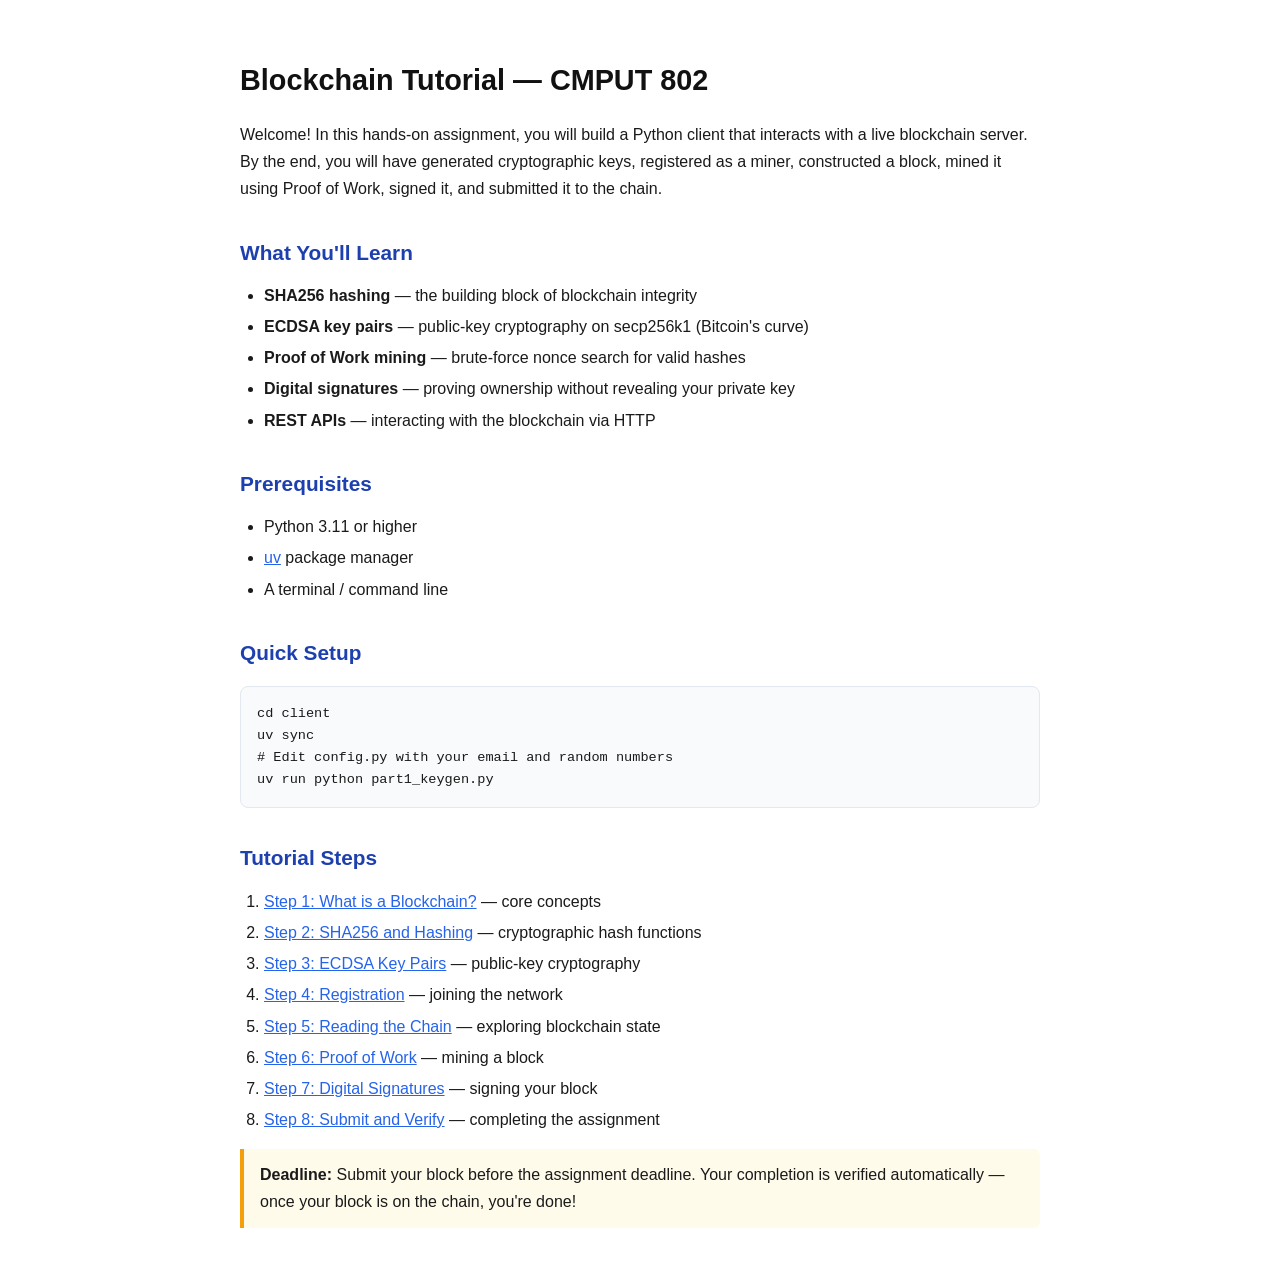
==== tutorial/index.html @ 00e2d882 "feat: blockchain tutorial assignment for MM802 W26 Server (FastAPI): REST API with PoW validation, E" ====
<!DOCTYPE html>
<html lang="en">
<head>
    <meta charset="UTF-8">
    <meta name="viewport" content="width=device-width, initial-scale=1.0">
    <title>Blockchain Tutorial — CMPUT 802</title>
    <link rel="stylesheet" href="css/style.css">
</head>
<body>
    <main>
        <h1>Blockchain Tutorial — CMPUT 802</h1>

        <p>Welcome! In this hands-on assignment, you will build a Python client that interacts with a live blockchain server. By the end, you will have generated cryptographic keys, registered as a miner, constructed a block, mined it using Proof of Work, signed it, and submitted it to the chain.</p>

        <h2>What You'll Learn</h2>
        <ul>
            <li><strong>SHA256 hashing</strong> — the building block of blockchain integrity</li>
            <li><strong>ECDSA key pairs</strong> — public-key cryptography on secp256k1 (Bitcoin's curve)</li>
            <li><strong>Proof of Work mining</strong> — brute-force nonce search for valid hashes</li>
            <li><strong>Digital signatures</strong> — proving ownership without revealing your private key</li>
            <li><strong>REST APIs</strong> — interacting with the blockchain via HTTP</li>
        </ul>

        <h2>Prerequisites</h2>
        <ul>
            <li>Python 3.11 or higher</li>
            <li><a href="https://docs.astral.sh/uv/">uv</a> package manager</li>
            <li>A terminal / command line</li>
        </ul>

        <h2>Quick Setup</h2>
        <pre><code>cd client
uv sync
# Edit config.py with your email and random numbers
uv run python part1_keygen.py</code></pre>

        <h2>Tutorial Steps</h2>
        <ol class="step-list">
            <li><a href="step1-overview.html">Step 1: What is a Blockchain?</a> — core concepts</li>
            <li><a href="step2-hashing.html">Step 2: SHA256 and Hashing</a> — cryptographic hash functions</li>
            <li><a href="step3-keys.html">Step 3: ECDSA Key Pairs</a> — public-key cryptography</li>
            <li><a href="step4-registration.html">Step 4: Registration</a> — joining the network</li>
            <li><a href="step5-chain.html">Step 5: Reading the Chain</a> — exploring blockchain state</li>
            <li><a href="step6-mining.html">Step 6: Proof of Work</a> — mining a block</li>
            <li><a href="step7-signing.html">Step 7: Digital Signatures</a> — signing your block</li>
            <li><a href="step8-verification.html">Step 8: Submit and Verify</a> — completing the assignment</li>
        </ol>

        <div class="warning">
            <strong>Deadline:</strong> Submit your block before the assignment deadline. Your completion is verified automatically — once your block is on the chain, you're done!
        </div>
    </main>
</body>
</html>
---- tutorial/css/style.css ----
* { margin: 0; padding: 0; box-sizing: border-box; }

body {
    font-family: -apple-system, BlinkMacSystemFont, "Segoe UI", Roboto, Helvetica, Arial, sans-serif;
    line-height: 1.7;
    color: #1a1a1a;
    background: #fff;
    padding: 2rem 1rem;
}

main {
    max-width: 800px;
    margin: 0 auto;
}

nav {
    max-width: 800px;
    margin: 0 auto;
    padding: 0.5rem 0;
    font-size: 0.9rem;
}

nav a {
    color: #2563eb;
    text-decoration: none;
    margin: 0 0.25rem;
}

nav a:hover { text-decoration: underline; }

nav.bottom { margin-top: 3rem; padding-top: 1rem; border-top: 1px solid #e5e7eb; }

h1 {
    font-size: 1.8rem;
    margin: 1.5rem 0 1rem;
    color: #111;
}

h2 {
    font-size: 1.3rem;
    margin: 2rem 0 0.75rem;
    color: #1e40af;
}

h3 {
    font-size: 1.1rem;
    margin: 1.5rem 0 0.5rem;
}

p { margin: 0.75rem 0; }

ul, ol {
    margin: 0.75rem 0 0.75rem 1.5rem;
}

li { margin: 0.25rem 0; }

code {
    background: #f3f4f6;
    padding: 0.15rem 0.4rem;
    border-radius: 4px;
    font-family: "SF Mono", "Fira Code", "Fira Mono", Menlo, Consolas, monospace;
    font-size: 0.9em;
}

pre {
    background: #f8fafc;
    border: 1px solid #e2e8f0;
    border-radius: 8px;
    padding: 1rem;
    overflow-x: auto;
    margin: 1rem 0;
}

pre code {
    background: none;
    padding: 0;
    font-size: 0.85rem;
    line-height: 1.6;
}

.hint {
    border-left: 4px solid #2563eb;
    background: #eff6ff;
    padding: 0.75rem 1rem;
    margin: 1rem 0;
    border-radius: 0 6px 6px 0;
}

.warning {
    border-left: 4px solid #f59e0b;
    background: #fffbeb;
    padding: 0.75rem 1rem;
    margin: 1rem 0;
    border-radius: 0 6px 6px 0;
}

.success {
    border-left: 4px solid #10b981;
    background: #ecfdf5;
    padding: 0.75rem 1rem;
    margin: 1rem 0;
    border-radius: 0 6px 6px 0;
}

table {
    width: 100%;
    border-collapse: collapse;
    margin: 1rem 0;
}

th, td {
    border: 1px solid #e2e8f0;
    padding: 0.5rem 0.75rem;
    text-align: left;
}

th {
    background: #f1f5f9;
    font-weight: 600;
}

.ascii-diagram {
    background: #1e293b;
    color: #e2e8f0;
    padding: 1.5rem;
    border-radius: 8px;
    font-family: monospace;
    font-size: 0.85rem;
    line-height: 1.4;
    overflow-x: auto;
    margin: 1rem 0;
}

.steps-list {
    list-style: none;
    margin-left: 0;
    padding: 0;
}

.steps-list li {
    padding: 0.5rem 0 0.5rem 2rem;
    position: relative;
    border-left: 2px solid #e2e8f0;
    margin-left: 0.75rem;
}

.steps-list li::before {
    content: attr(data-step);
    position: absolute;
    left: -0.85rem;
    width: 1.5rem;
    height: 1.5rem;
    background: #2563eb;
    color: white;
    border-radius: 50%;
    display: flex;
    align-items: center;
    justify-content: center;
    font-size: 0.75rem;
    font-weight: bold;
}

a { color: #2563eb; }

@media (max-width: 600px) {
    body { padding: 1rem 0.75rem; }
    h1 { font-size: 1.4rem; }
    pre { padding: 0.75rem; }
}
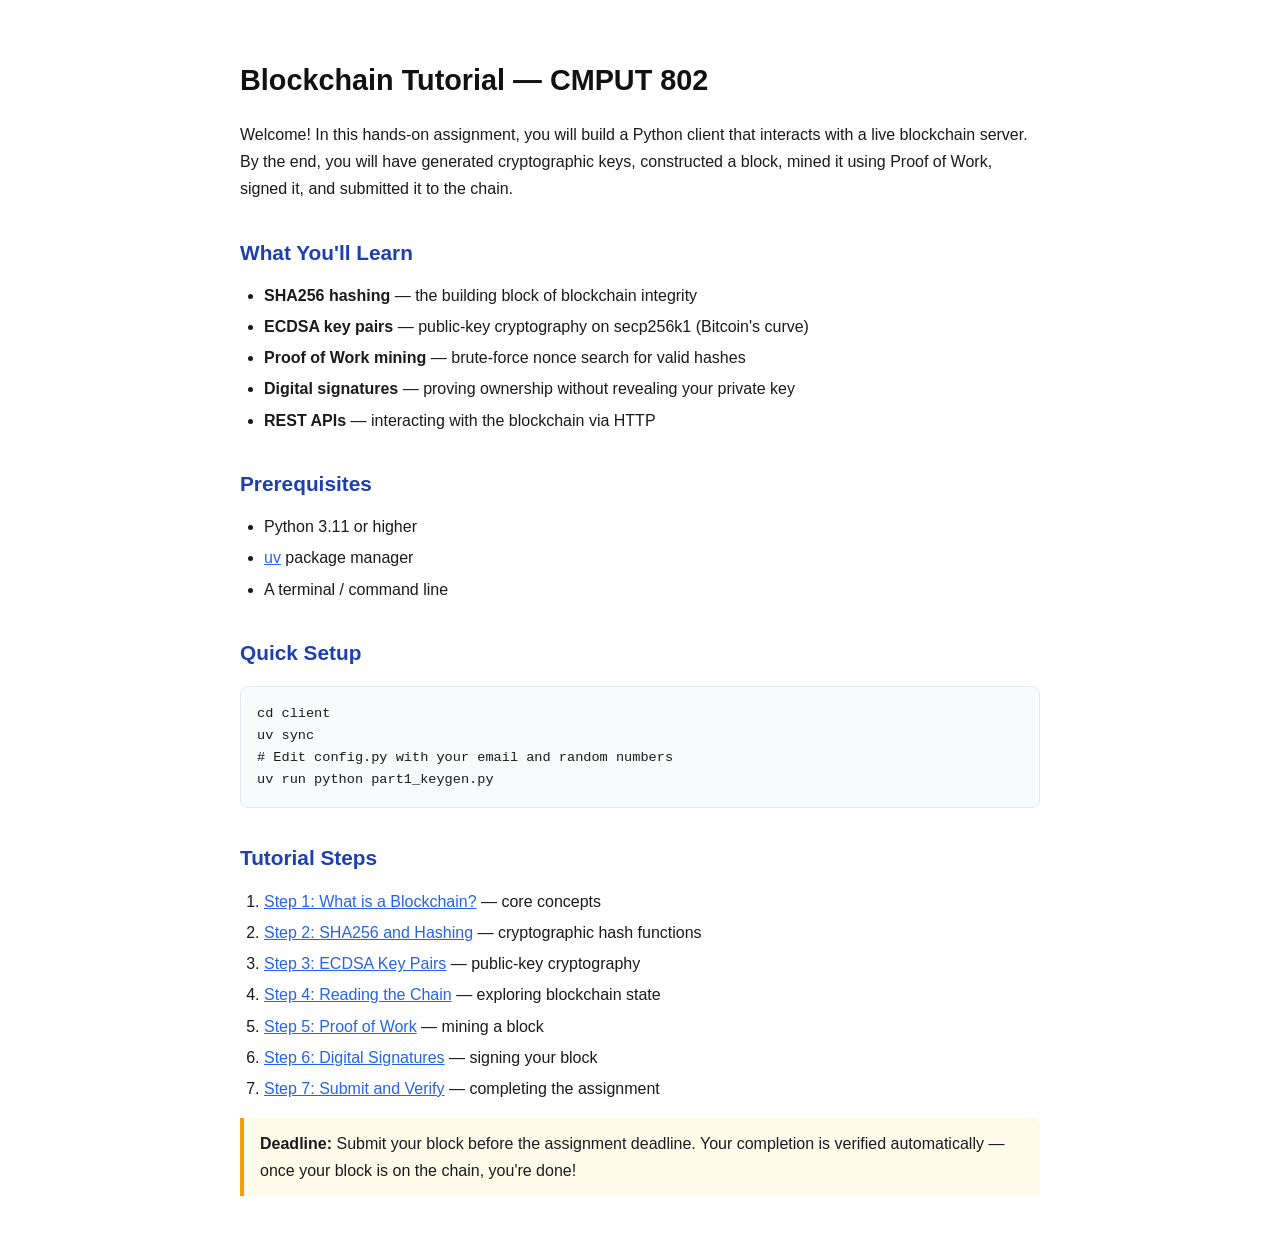
==== commit ab4df30b: "refactor: remove registration, validate via pubkey re-derivation Server now re-derives the public ke" ====
--- a/tutorial/index.html
+++ b/tutorial/index.html
@@ -10,7 +10,7 @@
     <main>
         <h1>Blockchain Tutorial — CMPUT 802</h1>
 
-        <p>Welcome! In this hands-on assignment, you will build a Python client that interacts with a live blockchain server. By the end, you will have generated cryptographic keys, registered as a miner, constructed a block, mined it using Proof of Work, signed it, and submitted it to the chain.</p>
+        <p>Welcome! In this hands-on assignment, you will build a Python client that interacts with a live blockchain server. By the end, you will have generated cryptographic keys, constructed a block, mined it using Proof of Work, signed it, and submitted it to the chain.</p>
 
         <h2>What You'll Learn</h2>
         <ul>
@@ -39,11 +39,10 @@
             <li><a href="step1-overview.html">Step 1: What is a Blockchain?</a> — core concepts</li>
             <li><a href="step2-hashing.html">Step 2: SHA256 and Hashing</a> — cryptographic hash functions</li>
             <li><a href="step3-keys.html">Step 3: ECDSA Key Pairs</a> — public-key cryptography</li>
-            <li><a href="step4-registration.html">Step 4: Registration</a> — joining the network</li>
-            <li><a href="step5-chain.html">Step 5: Reading the Chain</a> — exploring blockchain state</li>
-            <li><a href="step6-mining.html">Step 6: Proof of Work</a> — mining a block</li>
-            <li><a href="step7-signing.html">Step 7: Digital Signatures</a> — signing your block</li>
-            <li><a href="step8-verification.html">Step 8: Submit and Verify</a> — completing the assignment</li>
+            <li><a href="step5-chain.html">Step 4: Reading the Chain</a> — exploring blockchain state</li>
+            <li><a href="step6-mining.html">Step 5: Proof of Work</a> — mining a block</li>
+            <li><a href="step7-signing.html">Step 6: Digital Signatures</a> — signing your block</li>
+            <li><a href="step8-verification.html">Step 7: Submit and Verify</a> — completing the assignment</li>
         </ol>
 
         <div class="warning">
